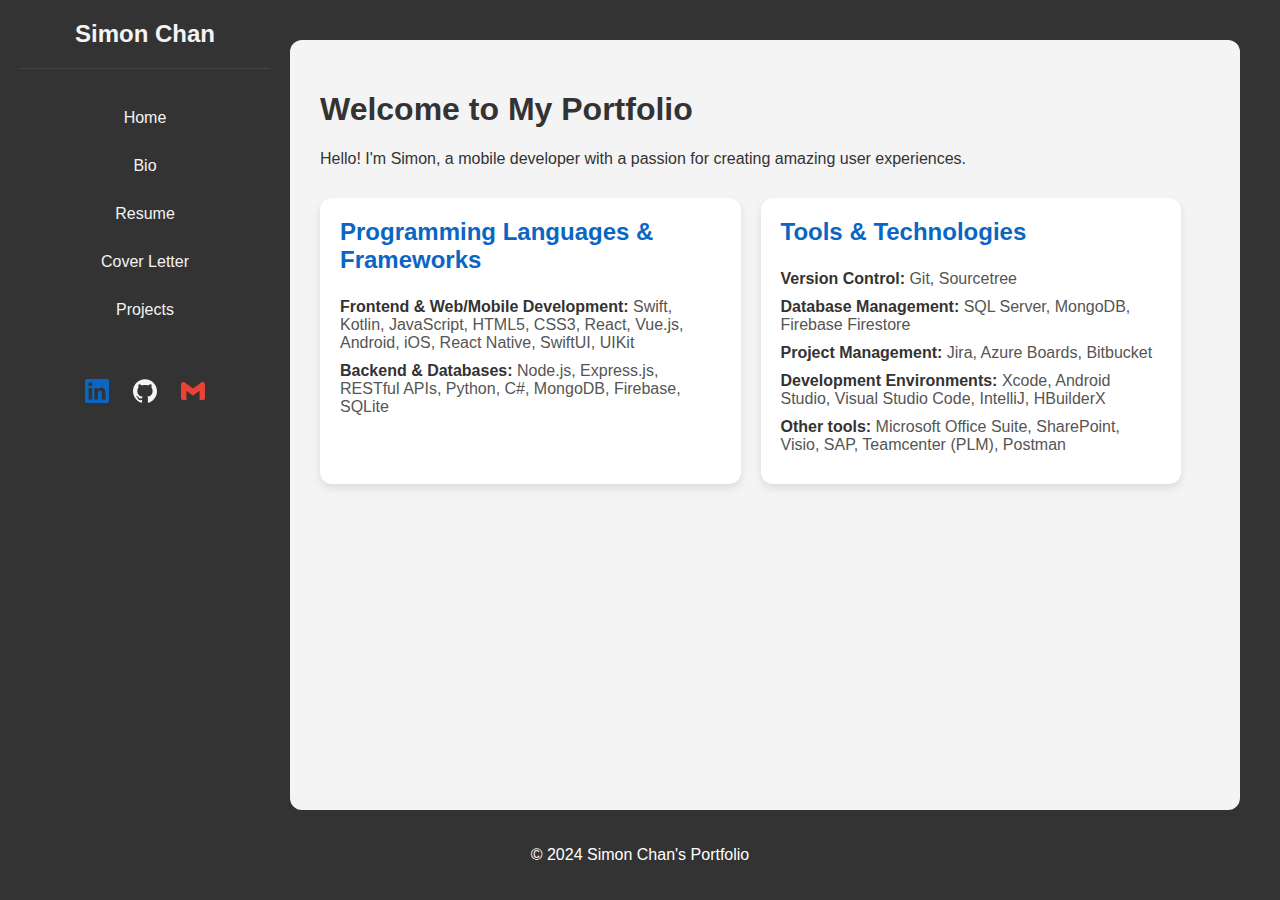
==== index.html @ 9865026c "no message" ====
<!DOCTYPE html>
<html lang="en">
<head>
    <meta charset="UTF-8">
    <meta name="viewport" content="width=device-width, initial-scale=1.0">
    <title>Simon Portfolio - Home</title>
    <link rel="icon" type="image/x-icon" href="https://github.com/chan3693/portfolio/blob/e7cde8d5440591104b574c362ef8f2260391f4b6/favicon.ico?raw=true">
    <link rel="stylesheet" href="styles.css">
    <link rel="stylesheet" href="https://cdnjs.cloudflare.com/ajax/libs/font-awesome/4.7.0/css/font-awesome.min.css">
</head>

<body>
    <nav class="topnav" id="myTopnav">
        <h2><a href="index.html">Simon Chan</a></h2>
        <a href="javascript:void(0);" class="icon" onclick="toggleNav()">
            <i class="fa fa-bars"></i>
        </a>
        <ul>
            <li><a href="index.html">Home</a></li>
            <li><a href="bio.html">Bio</a></li>
            <li><a href="resume.html">Resume</a></li>
            <li><a href="cover-letter.html">Cover Letter</a></li>
            <li><a href="projects.html">Projects</a></li>
        </ul>

        <!-- Social Icons -->
        <div class="social-icons">
            <a href="https://www.linkedin.com/in/simon-chan-740422185/" target="_blank" class="social-icon linkedin-icon">
                <!-- LinkedIn SVG Icon -->
                <svg role="img" viewBox="0 0 24 24" xmlns="http://www.w3.org/2000/svg"><title>LinkedIn</title><path d="M20.447 20.452h-3.554v-5.569c0-1.328-.027-3.037-1.852-3.037-1.853 0-2.136 1.445-2.136 2.939v5.667H9.351V9h3.414v1.561h.046c.477-.9 1.637-1.85 3.37-1.85 3.601 0 4.267 2.37 4.267 5.455v6.286zM5.337 7.433c-1.144 0-2.063-.926-2.063-2.065 0-1.138.92-2.063 2.063-2.063 1.14 0 2.064.925 2.064 2.063 0 1.139-.925 2.065-2.064 2.065zm1.782 13.019H3.555V9h3.564v11.452zM22.225 0H1.771C.792 0 0 .774 0 1.729v20.542C0 23.227.792 24 1.771 24h20.451C23.2 24 24 23.227 24 22.271V1.729C24 .774 23.2 0 22.222 0h.003z"/></svg>
            </a>
            <a href="https://github.com/chan3693" target="_blank" class="social-icon github-icon">
                <!-- GitHub SVG Icon -->
                <svg role="img" viewBox="0 0 24 24" xmlns="http://www.w3.org/2000/svg"><title>GitHub</title><path d="M12 .297c-6.63 0-12 5.373-12 12 0 5.303 3.438 9.8 8.205 11.385.6.113.82-.258.82-.577 0-.285-.01-1.04-.015-2.04-3.338.724-4.042-1.61-4.042-1.61C4.422 18.07 3.633 17.7 3.633 17.7c-1.087-.744.084-.729.084-.729 1.205.084 1.838 1.236 1.838 1.236 1.07 1.835 2.809 1.305 3.495.998.108-.776.417-1.305.76-1.605-2.665-.3-5.466-1.332-5.466-5.93 0-1.31.465-2.38 1.235-3.22-.135-.303-.54-1.523.105-3.176 0 0 1.005-.322 3.3 1.23.96-.267 1.98-.399 3-.405 1.02.006 2.04.138 3 .405 2.28-1.552 3.285-1.23 3.285-1.23.645 1.653.24 2.873.12 3.176.765.84 1.23 1.91 1.23 3.22 0 4.61-2.805 5.625-5.475 5.92.42.36.81 1.096.81 2.22 0 1.606-.015 2.896-.015 3.286 0 .315.21.69.825.57C20.565 22.092 24 17.592 24 12.297c0-6.627-5.373-12-12-12"/></svg>
            </a>
            <a href="mailto:chansk3693@gmail.com" class="social-icon gmail-icon">
                <!-- Gmail SVG Icon -->
                <svg role="img" viewBox="0 0 24 24" xmlns="http://www.w3.org/2000/svg"><title>Gmail</title><path d="M24 5.457v13.909c0 .904-.732 1.636-1.636 1.636h-3.819V11.73L12 16.64l-6.545-4.91v9.273H1.636A1.636 1.636 0 0 1 0 19.366V5.457c0-2.023 2.309-3.178 3.927-1.964L5.455 4.64 12 9.548l6.545-4.91 1.528-1.145C21.69 2.28 24 3.434 24 5.457z"/></svg>
            </a>
        </div>
    </nav>

    <section>
        <h1>Welcome to My Portfolio</h1>
        <p>Hello! I'm Simon, a mobile developer with a passion for creating amazing user experiences.</p>

        <div id="skills-container" class="skills-container"></div>
    </section>

    
    <footer>
        <p>&copy; 2024 Simon Chan's Portfolio</p>
    </footer>
    
    <button id="topBtn" onclick="scrollToTop()">Back to Top</button>

    <script src="app.js"></script>
    <script src="mySkills.js"></script>

</body>
</html>
---- styles.css ----
/* General */
body {
    font-family: Arial, sans-serif;
    margin: 0;
    padding: 0;
    background-color: #333;
    display: flex;
    flex-direction: column;
    min-height: 100vh;
}

footer {
    text-align: center;
    padding: 20px;
    background-color: #333;
    color: #fff;
}

#topBtn {
    display: none;
    position: fixed;
    bottom: 20px;
    right: 50px;
    border: none;
    outline: none;
    background-color: #7e7e7e;
    color: #fff;
    cursor: pointer;
    padding: 8px;
    border-radius: 8px;
    font-size: 12px;
    transition: all 0.3s ease;
    box-shadow: 0 2px 5px rgba(0,0,0,0.3);
}

#topBtn:hover {
    background-color: #444;
    transform: scale(1.1);
}

/* Navigation bar */
nav {
    background-color: #333;
    color: #f4f4f4;
    padding: 20px;
    width: 250px;
    height: 100vh;
    display: flex;
    flex-direction: column;
    align-items: center; 
    position: fixed;
    top: 0;
    left: 0;
    transition: 0.3s;
}

nav h2 {
    margin: 0;
    padding-bottom: 20px;
    border-bottom: 1px solid #444;
    width: 100%;
    text-align: center;
}

nav h2 a {
    color: #f4f4f4;
    text-decoration: none;
}

nav ul {
    list-style: none;
    padding: 0;
    margin: 20px 0;
    width: 100%;
}

nav ul li {
    margin: 10px 0;
}

nav ul li a {
    color: #f4f4f4;
    text-decoration: none;
    width: 100%;
    display: block;
    padding: 10px 0;
    text-align: center;
    transition: background-color 0.3s;
}

nav ul li a:hover {
    background-color: #444;
    border-radius: 8px;
}

.social-icons {
    text-align: center;
}

.social-icon {
    display: inline-block;
    margin: 20px 10px 0;
}

.social-icon svg {
    width: 24px;
    height: 24px;
    transition: fill 0.3s;
}

.linkedin-icon svg { fill: #0A66C2; }
.linkedin-icon svg:hover { fill: #005582; }

.gmail-icon svg { fill: #EA4335; }
.gmail-icon svg:hover { fill: #a4302a; }

.github-icon svg { fill: #f4f4f4; }
.github-icon svg:hover { fill: #838383; }

.icon {
    display: none;
    color: #f4f4f4;
    font-size: 24px;
    cursor: pointer;
}

.pdf-icon {
    display: inline-block;
    margin: 0 12px 0;
}

.pdf-icon svg {
    width: 24px;
    height: 24px;
    fill: #333;
}

.pdf-icon svg:hover {
    transform: scale(1.3);
}

/* Main content */
section {
    margin-left: 290px;
    margin-right: 40px;
    margin-top: 40px;
    padding: 30px;
    flex: 1;
    background-color: #f4f4f4; 
    color: #333;
    border-radius: 12px;
}

/* Skills */
#skills {
    background-color: #f4f4f4;
    border-radius: 8px;
    padding: 40px;
    margin: 20px;
    box-shadow: 0 4px 8px rgba(0, 0, 0, 0.2);
}

#skills h2 {
    text-align: center;
    color: #333;
    margin-bottom: 40px;
    font-size: 2em;
}

.skills-container {
    display: flex;
    flex-wrap: wrap;
    gap: 20px;
    justify-content: flex-start;
    margin-top: 30px;
}

.skills-card {
    background-color: #fff;
    border-radius: 12px;
    padding: 20px;
    width: calc(45% - 20px); 
    box-shadow: 0 4px 8px rgba(0, 0, 0, 0.1);
    transition: transform 0.3s, box-shadow 0.3s;
}

.skills-card h3 {
    color: #0A66C2;
    margin-top: 0;
    font-size: 1.5em;
}

.skills-card p {
    margin: 10px 0;
    color: #555;
}

.skills-card strong {
    color: #333;
}

.skills-card:hover {
    transform: scale(1.03);
    box-shadow: 0 6px 12px rgba(0, 0, 0, 0.2);
}

/* Projects */
.project-container {
    display: flex;
    flex-wrap: wrap;
    gap: 20px;
    align-items: flex-start;
}

.video-container {
    flex: 0 1 300px;
}

.overview-container {
    flex: 1 1 300px;
    background-color: #fff;
    border-radius: 8px;
    padding: 20px;
    margin-bottom: 50px;
    box-shadow: 0 0 10px rgba(0, 0, 0, 0.1);
}

section iframe {
    border: none;
    border-radius: 8px;
    width: 100%;
    height: auto;
    aspect-ratio: 16 / 9;
}

/* Responsive */
@media screen and (max-width: 1024px) {
    .skills-card {
        width: calc(100% - 20px);
    }
}

@media screen and (max-width: 768px) {
    nav {
        width: auto;
        height: auto;
        position: relative;
        padding-top: 10px;
        flex-direction: row;
        justify-content: space-between;
        align-items: center;
        flex-wrap: wrap;
    }

    nav h2 {
        padding-bottom: 0;
        border-bottom: none;
        width: auto;
    }

    nav ul {
        display: none;
        width: 100%;
        order: 3;
        margin: 10px 0 0 0;
    }

    nav ul.show {
        display: block;
    }

    nav ul li {
        margin: 0;
    }

    nav ul li a {
        padding: 15px 0;
    }

    .icon {
        display: block;
        order: 2;
    }

    .social-icons {
        width: 100%;
        margin-top: 20px;
        order: 4;
    }

    nav.responsive ul {
        display: block;
    }

    section, #home {
        margin-left: 0;
        margin-right: 0;
        margin: 20px;
        padding: 20px;
    }

    section h1  {
        text-align: center;
    }

    section h2  {
        text-align: center;
    }

    #skills {
        padding: 20px;
        margin: 10px;
    }

    .skills-container {
        gap: 20px;
    }

    .skills-card {
        width: 100%;
    }

    .project-container {
        flex-direction: column;
        align-items: center;
    }

    .video-container, .overview-container {
        flex: 1 1 100%;
    }

    #topBtn {
        bottom: 15px;
        right: 30px;
    }
}

@media screen and (max-width: 480px) {
    #skills h2 {
        font-size: 1.5em;
    }

    .skills-card h3 {
        font-size: 1.2em;
    }
}
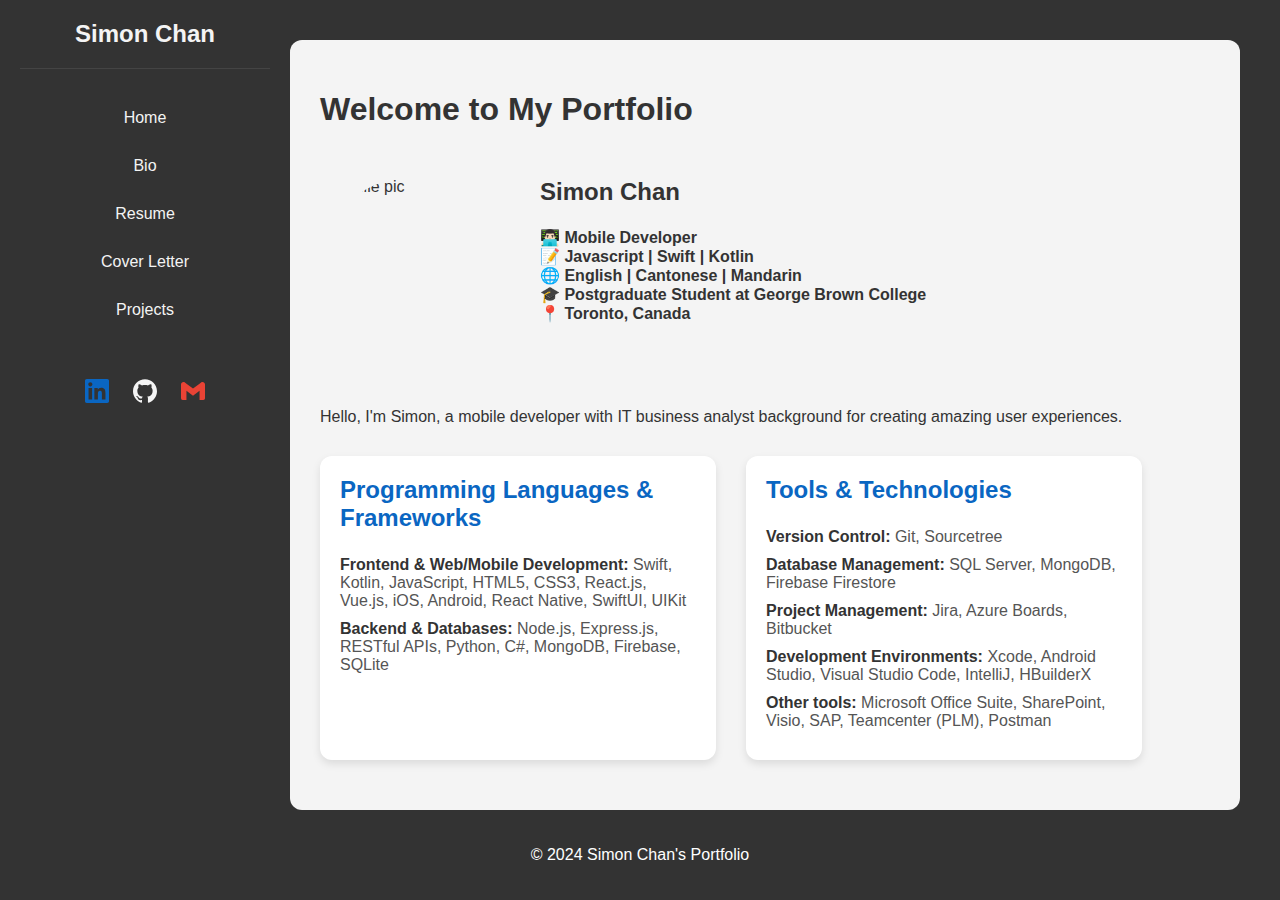
==== commit cad05f6f: "no message" ====
--- a/index.html
+++ b/index.html
@@ -40,22 +40,33 @@
         </div>
     </nav>
 
-    <section>
+    <section id="home">
         <h1>Welcome to My Portfolio</h1>
-        <p>Hello! I'm Simon, a mobile developer with a passion for creating amazing user experiences.</p>
+        <div class="profile">
+            <img src="https://github.com/chan3693/portfolio/raw/9b486f21d7a079e67aaa258f7d8701efd4781761/IMG_4322.JPG" alt="profile pic">
+            <div class="profile-info">
+                <h2>Simon Chan</h2>
+                <h4>👨🏻‍💻 Mobile Developer<br>
+                    📝 Javascript | Swift | Kotlin<br>
+                    🌐 English | Cantonese | Mandarin<br>
+                    🎓 Postgraduate Student at George Brown College<br>
+                    📍 Toronto, Canada</h4>
+            </div>
+        </div> 
+
+        <p>Hello, I'm Simon, a mobile developer with IT business analyst background for creating amazing user experiences.</p>
 
         <div id="skills-container" class="skills-container"></div>
     </section>
 
-    
     <footer>
         <p>&copy; 2024 Simon Chan's Portfolio</p>
     </footer>
     
     <button id="topBtn" onclick="scrollToTop()">Back to Top</button>
 
-    <script src="app.js"></script>
-    <script src="mySkills.js"></script>
+    <script src="controller.js"></script>
+    <script src="my-skills.js"></script>
 
 </body>
 </html>--- a/styles.css
+++ b/styles.css
@@ -126,7 +126,7 @@
 
 .pdf-icon {
     display: inline-block;
-    margin: 0 12px 0;
+    margin-left: 8px;
 }
 
 .pdf-icon svg {
@@ -152,25 +152,10 @@
 }
 
 /* Skills */
-#skills {
-    background-color: #f4f4f4;
-    border-radius: 8px;
-    padding: 40px;
-    margin: 20px;
-    box-shadow: 0 4px 8px rgba(0, 0, 0, 0.2);
-}
-
-#skills h2 {
-    text-align: center;
-    color: #333;
-    margin-bottom: 40px;
-    font-size: 2em;
-}
-
 .skills-container {
     display: flex;
     flex-wrap: wrap;
-    gap: 20px;
+    gap: 30px;
     justify-content: flex-start;
     margin-top: 30px;
 }
@@ -179,7 +164,7 @@
     background-color: #fff;
     border-radius: 12px;
     padding: 20px;
-    width: calc(45% - 20px); 
+    width: calc(40%);
     box-shadow: 0 4px 8px rgba(0, 0, 0, 0.1);
     transition: transform 0.3s, box-shadow 0.3s;
 }
@@ -210,18 +195,18 @@
     flex-wrap: wrap;
     gap: 20px;
     align-items: flex-start;
+    margin-bottom: 50px;
 }
 
 .video-container {
-    flex: 0 1 300px;
+    flex: 1 1 300px;
 }
 
 .overview-container {
     flex: 1 1 300px;
     background-color: #fff;
     border-radius: 8px;
-    padding: 20px;
-    margin-bottom: 50px;
+    padding: 0 20px;
     box-shadow: 0 0 10px rgba(0, 0, 0, 0.1);
 }
 
@@ -231,6 +216,25 @@
     width: 100%;
     height: auto;
     aspect-ratio: 16 / 9;
+}
+
+section img {
+    width: 180px;
+    height: 180px;
+    border-radius: 50%;
+    object-fit: cover;
+}
+
+.profile {
+    display: flex;
+    flex-direction: row;
+    align-items: center;
+    margin: 30px 0;
+}
+
+.profile-info {
+    margin-left: 40px;
+    height: 220px;
 }
 
 /* Responsive */
@@ -292,7 +296,7 @@
         display: block;
     }
 
-    section, #home {
+    section {
         margin-left: 0;
         margin-right: 0;
         margin: 20px;
@@ -307,9 +311,8 @@
         text-align: center;
     }
 
-    #skills {
-        padding: 20px;
-        margin: 10px;
+    .profile-info h2 {
+        text-align: start;
     }
 
     .skills-container {
@@ -320,8 +323,12 @@
         width: 100%;
     }
 
+    #resume h1 {
+        margin-left: 8px;
+    }
+
     .project-container {
-        flex-direction: column;
+        /* flex-direction: column; */
         align-items: center;
     }
 
@@ -335,11 +342,50 @@
     }
 }
 
+@media screen and (max-width: 888px) and (min-width: 769px) {
+    #home h1 {
+        text-align: center;
+    }
+
+    .profile {
+        flex-direction: column;
+    }
+    
+    .profile-info {
+        margin: 0px;
+        /* text-align: center; */
+    }
+
+    .profile-info h2 {
+        text-align: center;
+    }
+
+    .project-container {
+        /* flex-direction: column; */
+        align-items: center;
+    }
+
+    .video-container, .overview-container {
+        flex: 1 1 100%;
+    }
+}
+
+@media screen and (max-width: 580px) {
+    .profile {
+        flex-direction: column;
+    }
+    
+    .profile-info {
+        margin: 0px;
+        /* text-align: center; */
+    }
+
+    .profile-info h2 {
+        text-align: center;
+    }
+}
+
 @media screen and (max-width: 480px) {
-    #skills h2 {
-        font-size: 1.5em;
-    }
-
     .skills-card h3 {
         font-size: 1.2em;
     }
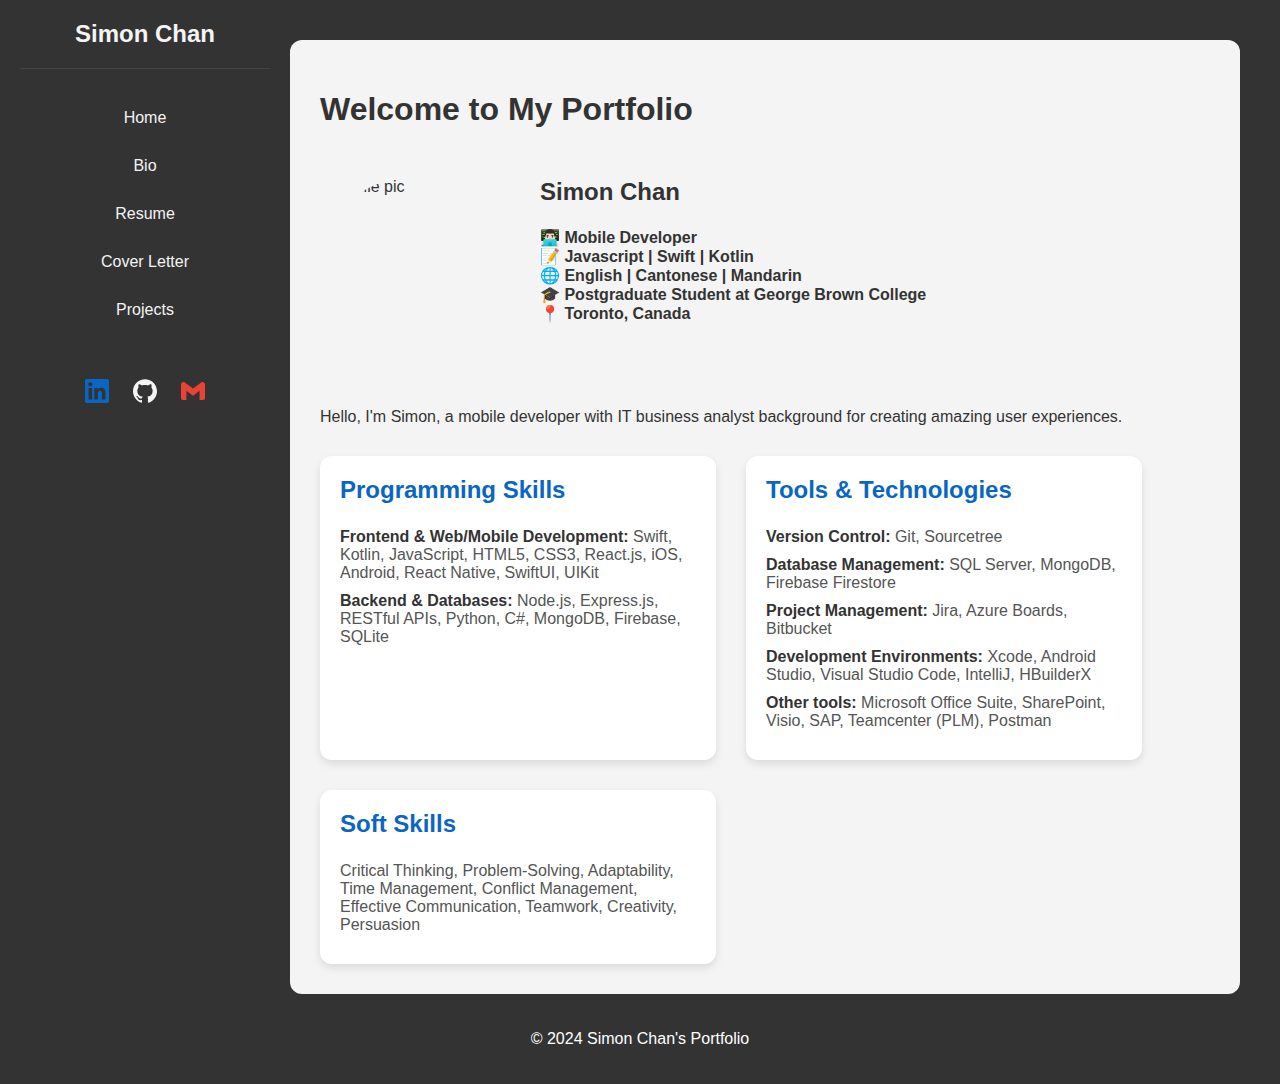
==== commit b64f36ab: "no message" ====
--- a/index.html
+++ b/index.html
@@ -7,16 +7,49 @@
     <link rel="icon" type="image/x-icon" href="https://github.com/chan3693/portfolio/blob/e7cde8d5440591104b574c362ef8f2260391f4b6/favicon.ico?raw=true">
     <link rel="stylesheet" href="styles.css">
     <link rel="stylesheet" href="https://cdnjs.cloudflare.com/ajax/libs/font-awesome/4.7.0/css/font-awesome.min.css">
+    <script>
+        document.addEventListener('DOMContentLoaded', () => {
+            renderSkillsCards(mySkills); 
+        });
+
+        // index skills cards
+        function renderSkillsCards(skills) {
+            const container = document.getElementById('skills-container');
+            skills.forEach(skill => {
+                const card = document.createElement('div');
+                card.classList.add('skills-card');
+
+                const title = document.createElement('h3');
+                title.textContent = skill.title;
+                card.appendChild(title);
+
+                skill.content.forEach(item => {
+                    const p = document.createElement('p');
+                    const strong = document.createElement('strong');
+
+                    if (item.category){
+                        strong.textContent = item.category + ": ";
+                        p.appendChild(strong);
+                        
+                    }
+                    p.appendChild(document.createTextNode(item.skills));
+                    card.appendChild(p);
+                });
+
+                container.appendChild(card);
+            });
+        }
+    </script>
 </head>
 
 <body>
     <nav class="topnav" id="myTopnav">
-        <h2><a href="index.html">Simon Chan</a></h2>
+        <h2><a href="https://chan3693.github.io/portfolio/">Simon Chan</a></h2>
         <a href="javascript:void(0);" class="icon" onclick="toggleNav()">
             <i class="fa fa-bars"></i>
         </a>
         <ul>
-            <li><a href="index.html">Home</a></li>
+            <li><a href="https://chan3693.github.io/portfolio/">Home</a></li>
             <li><a href="bio.html">Bio</a></li>
             <li><a href="resume.html">Resume</a></li>
             <li><a href="cover-letter.html">Cover Letter</a></li>
--- a/styles.css
+++ b/styles.css
@@ -85,7 +85,7 @@
     display: block;
     padding: 10px 0;
     text-align: center;
-    transition: background-color 0.3s;
+    transition: 0.3s;
 }
 
 nav ul li a:hover {
@@ -193,21 +193,49 @@
 .project-container {
     display: flex;
     flex-wrap: wrap;
+    gap: 30px;
+    justify-content: space-between;
+}
+
+.project-inner-container {
+    flex: 0 1 calc(50% - 20px);;
+    background-color: #fff;
+    border-radius: 20px;
+    box-shadow: 0 6px 10px rgba(0, 0, 0, 0.1);
+}
+
+.video-container {
+}
+
+.overview-container {
+    padding: 0 30px;
+    padding-bottom: 20px;
+}
+
+
+.project-title-container {
+    display: flex;
+    align-items: center;
     gap: 20px;
-    align-items: flex-start;
-    margin-bottom: 50px;
-}
-
-.video-container {
-    flex: 1 1 300px;
-}
-
-.overview-container {
-    flex: 1 1 300px;
-    background-color: #fff;
+}
+
+.project-button {
+    display: flex;
+    gap: 10px;
+    margin-top: 5px;
+}
+
+.project-button button {
+    border: none;
+    background-color: #f4f4f4;
+    color: #333;
     border-radius: 8px;
-    padding: 0 20px;
-    box-shadow: 0 0 10px rgba(0, 0, 0, 0.1);
+    cursor: pointer; 
+}
+
+.project-button button:hover {
+    transform: scale(1.3);
+    transition: transform 0.3s, box-shadow 0.3s;
 }
 
 section iframe {
@@ -327,12 +355,7 @@
         margin-left: 8px;
     }
 
-    .project-container {
-        /* flex-direction: column; */
-        align-items: center;
-    }
-
-    .video-container, .overview-container {
+    .project-inner-container {
         flex: 1 1 100%;
     }
 
@@ -342,7 +365,7 @@
     }
 }
 
-@media screen and (max-width: 888px) and (min-width: 769px) {
+@media screen and (max-width: 900px) and (min-width: 770px) {
     #home h1 {
         text-align: center;
     }
@@ -359,13 +382,10 @@
     .profile-info h2 {
         text-align: center;
     }
-
-    .project-container {
-        /* flex-direction: column; */
-        align-items: center;
-    }
-
-    .video-container, .overview-container {
+}
+
+@media screen and (max-width: 1024px) and (min-width: 770px) {
+    .project-inner-container {
         flex: 1 1 100%;
     }
 }
@@ -389,5 +409,14 @@
     .skills-card h3 {
         font-size: 1.2em;
     }
-}
-
+
+    .project-title-container {
+        gap: 5px;
+    }
+
+    .project-button {
+        gap: 0px;
+    }
+ 
+}
+
